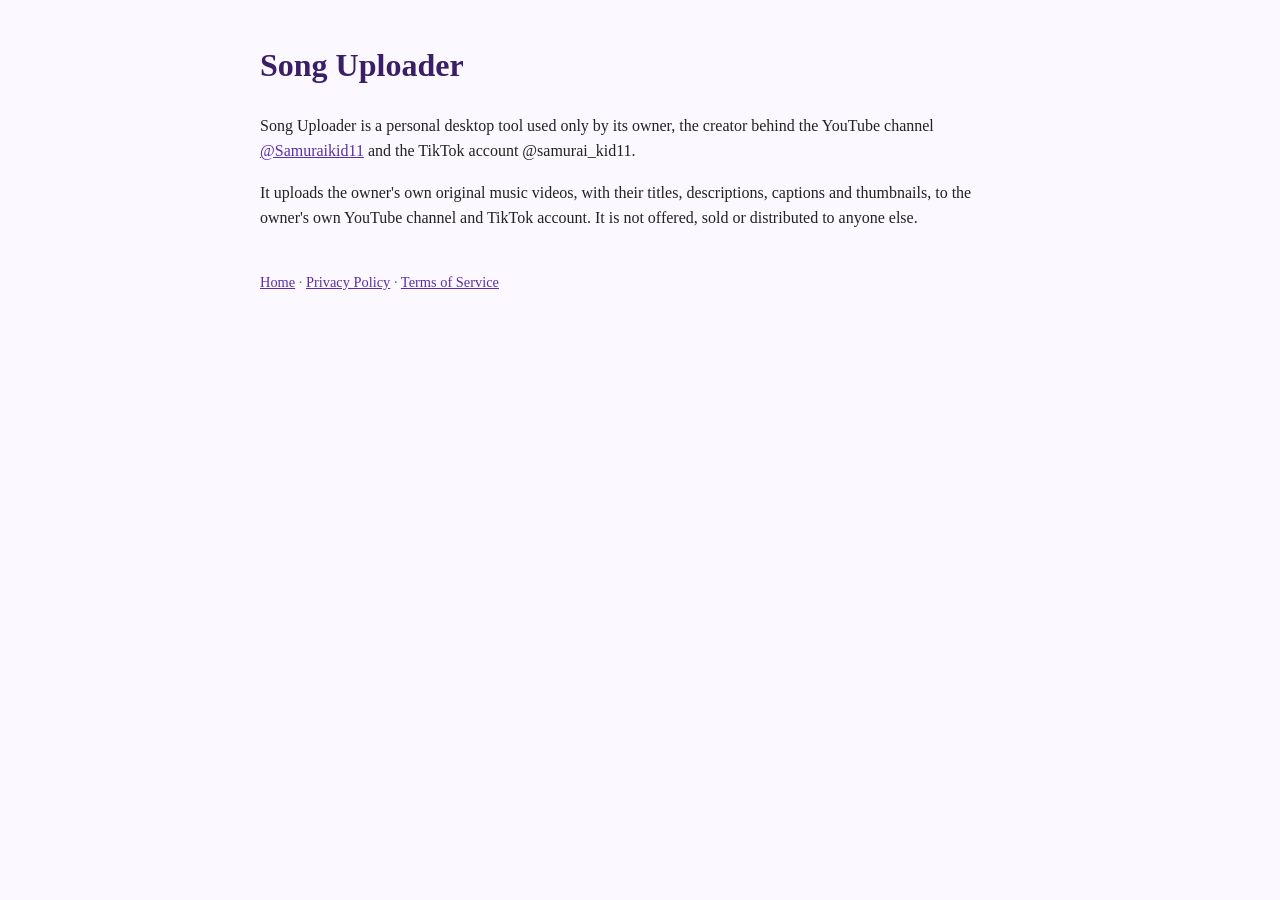
==== index.html @ 4bc550ad "Song Uploader site: home, privacy policy, terms Co-Authored-By: Claude Opus 5.5 <noreply@anthropic.c" ====
<!doctype html><html lang="en"><head><meta charset="utf-8"><meta name="viewport" content="width=device-width,initial-scale=1">
<title>Song Uploader</title><style>body{font-family:Georgia,serif;max-width:760px;margin:40px auto;padding:0 16px;line-height:1.6;color:#222;background:#fbf9ff}
h1{color:#3a1f66}a{color:#5b2ea6}footer{margin-top:40px;font-size:.9em;color:#666}</style></head><body><h1>Song Uploader</h1>
<p>Song Uploader is a personal desktop tool used only by its owner, the creator behind the YouTube channel
<a href="https://www.youtube.com/@Samuraikid11">@Samuraikid11</a> and the TikTok account @samurai_kid11.</p>
<p>It uploads the owner's own original music videos, with their titles, descriptions, captions and thumbnails, to the owner's
own YouTube channel and TikTok account. It is not offered, sold or distributed to anyone else.</p>
<footer><a href="index.html">Home</a> · <a href="privacy.html">Privacy Policy</a> · <a href="terms.html">Terms of Service</a></footer></body></html>
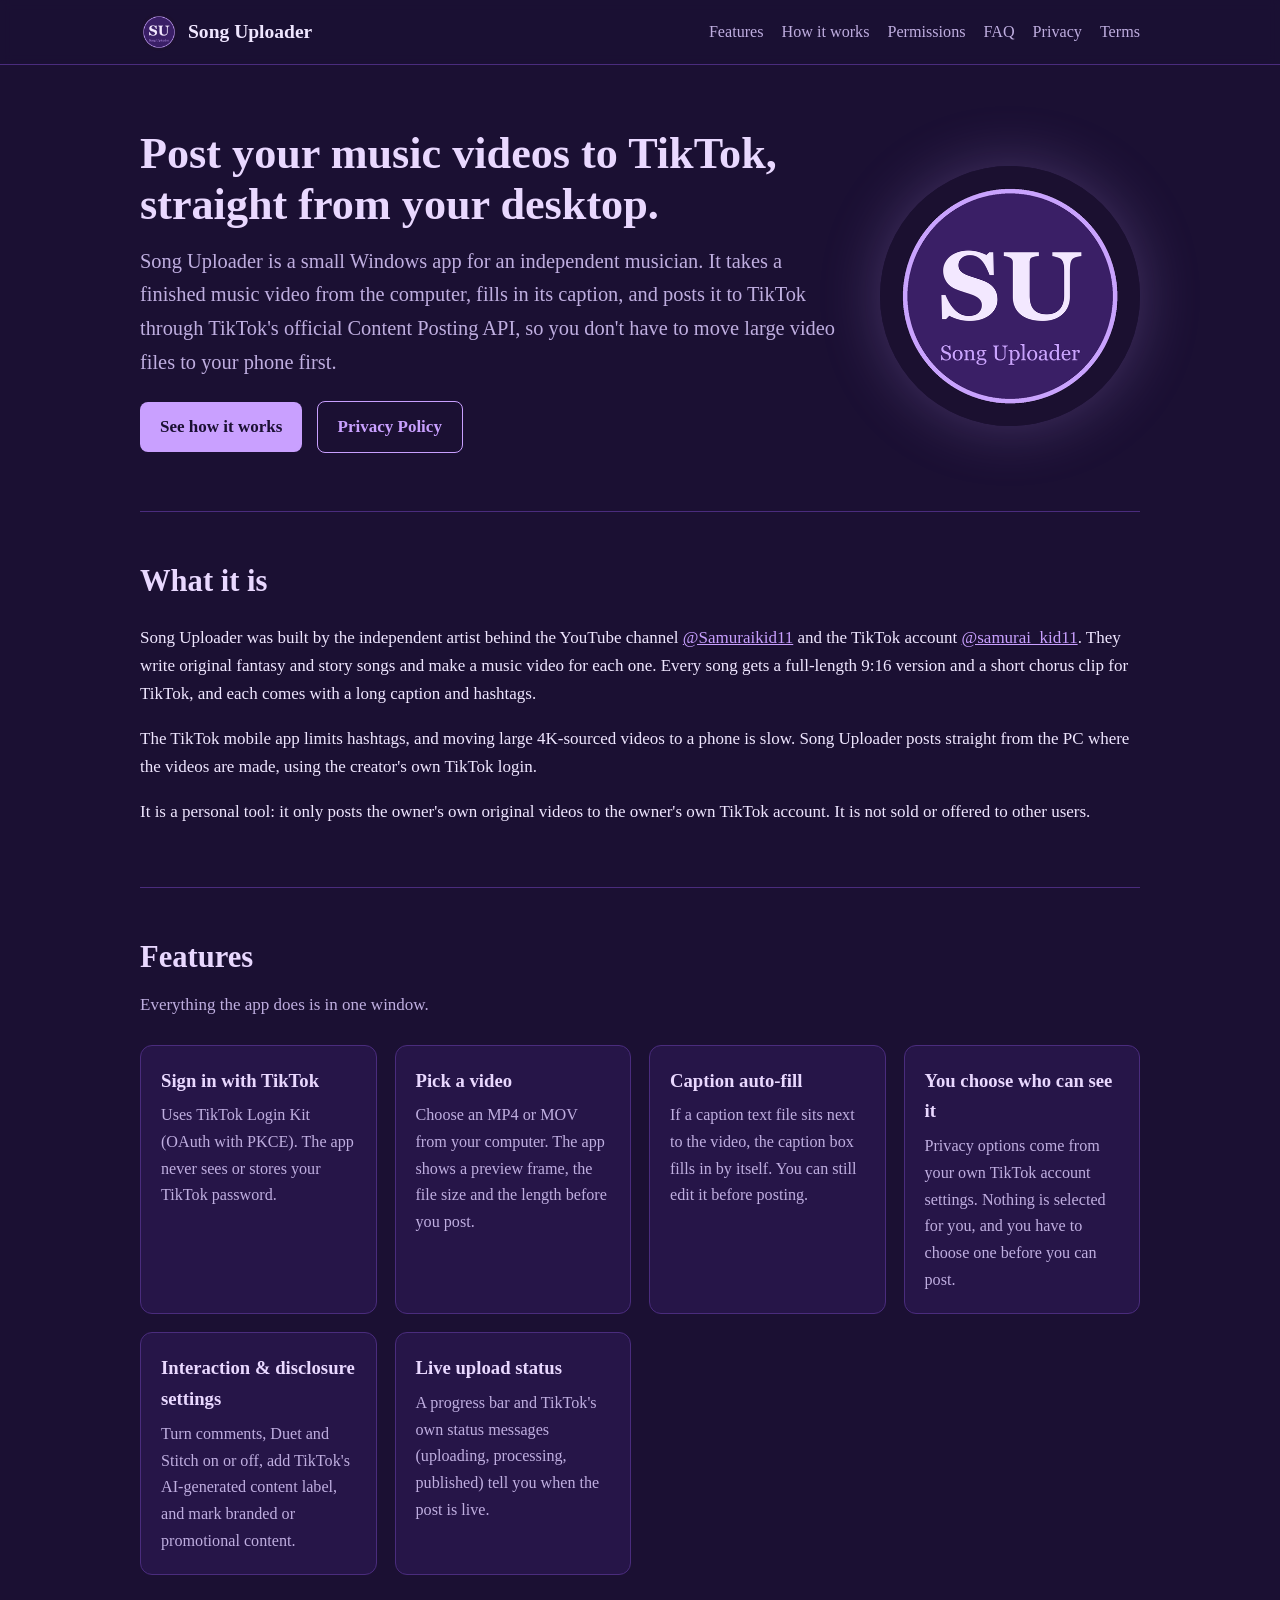
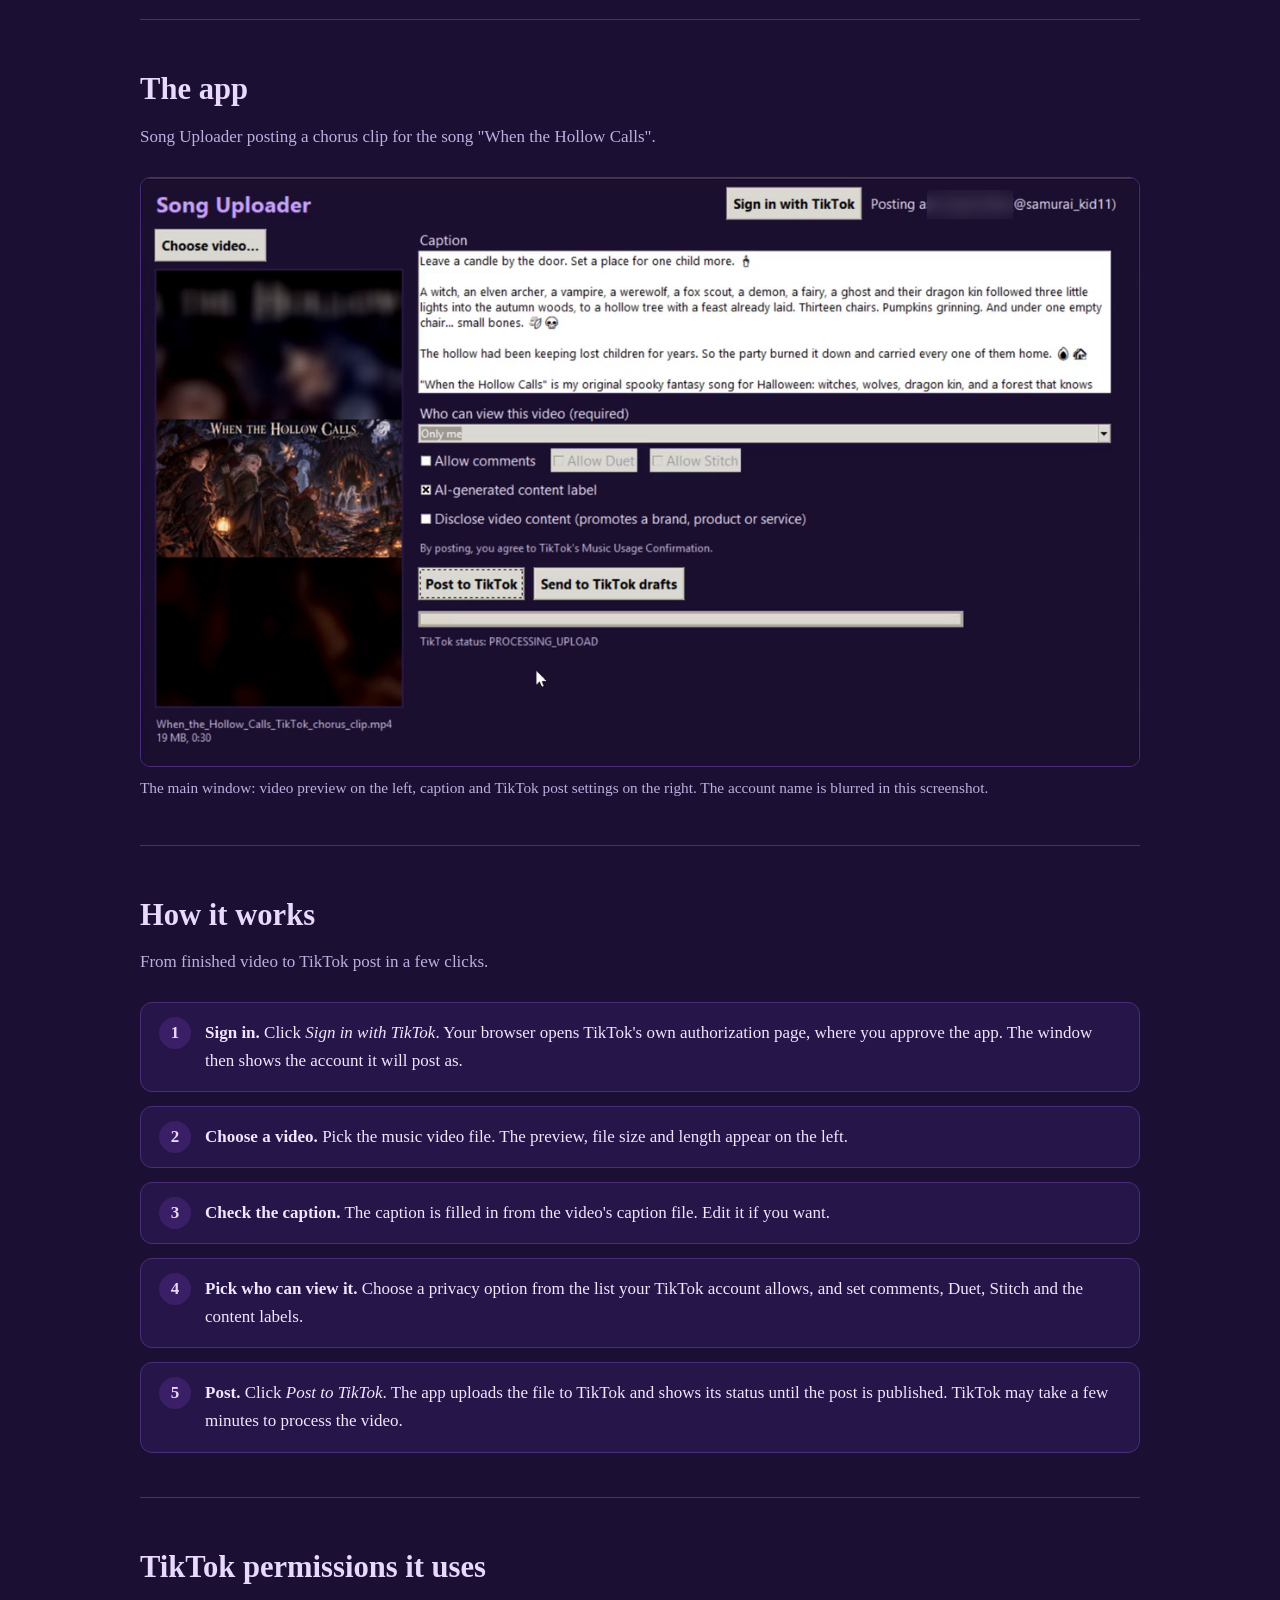
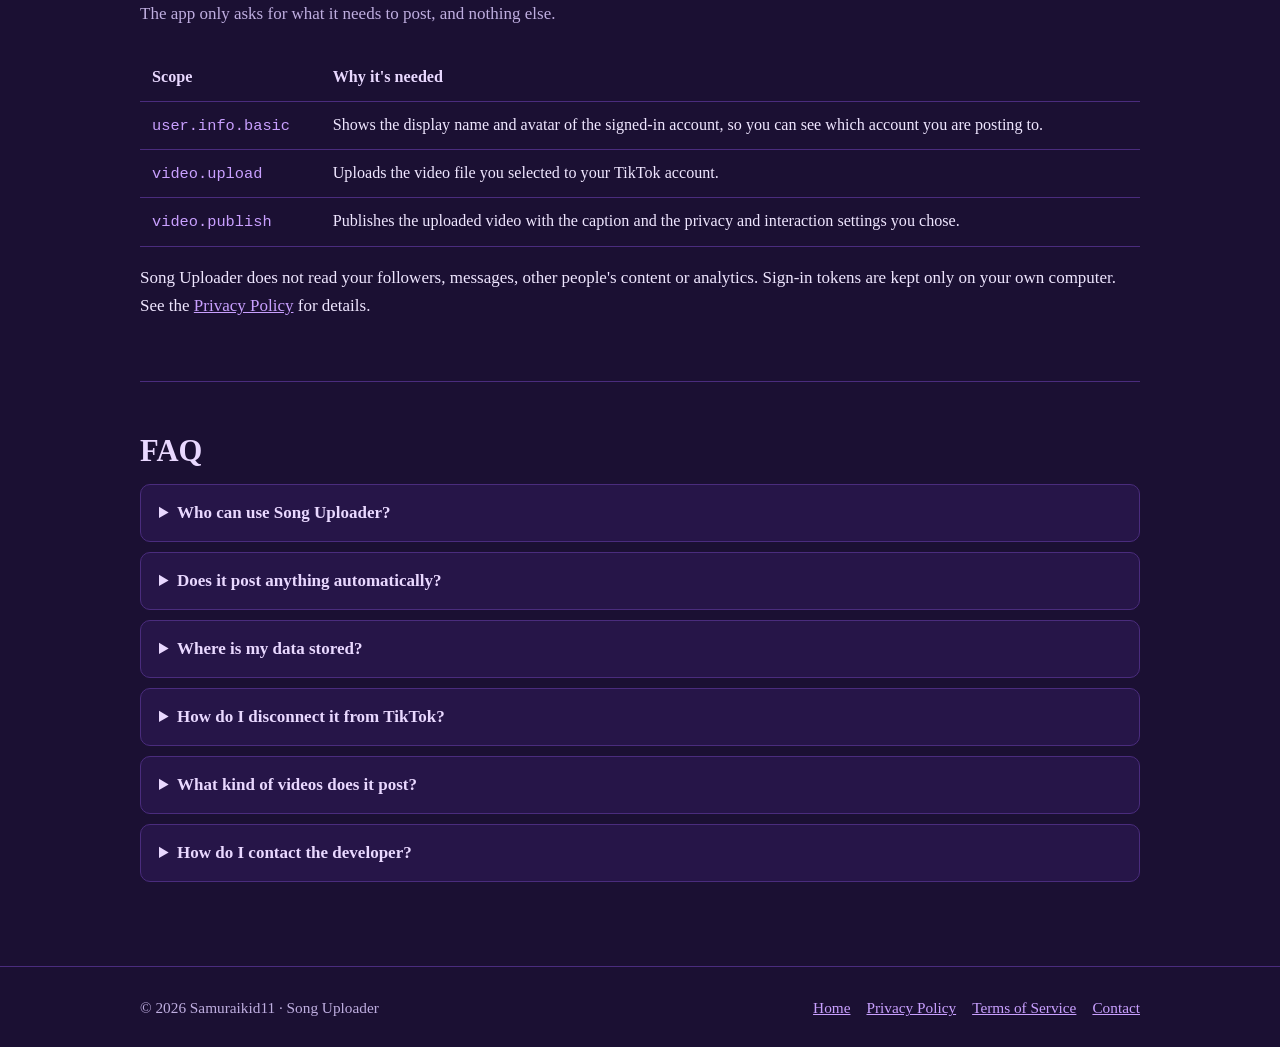
==== commit b35320e4: "Full homepage, matching favicon and shared styling Co-Authored-By: Claude Opus 5.5 <noreply@anthropi" ====
--- a/index.html
+++ b/index.html
@@ -1,8 +1,106 @@
-<!doctype html><html lang="en"><head><meta charset="utf-8"><meta name="viewport" content="width=device-width,initial-scale=1">
-<title>Song Uploader</title><style>body{font-family:Georgia,serif;max-width:760px;margin:40px auto;padding:0 16px;line-height:1.6;color:#222;background:#fbf9ff}
-h1{color:#3a1f66}a{color:#5b2ea6}footer{margin-top:40px;font-size:.9em;color:#666}</style></head><body><h1>Song Uploader</h1>
-<p>Song Uploader is a personal desktop tool used only by its owner, the creator behind the YouTube channel
-<a href="https://www.youtube.com/@Samuraikid11">@Samuraikid11</a> and the TikTok account @samurai_kid11.</p>
-<p>It uploads the owner's own original music videos, with their titles, descriptions, captions and thumbnails, to the owner's
-own YouTube channel and TikTok account. It is not offered, sold or distributed to anyone else.</p>
-<footer><a href="index.html">Home</a> · <a href="privacy.html">Privacy Policy</a> · <a href="terms.html">Terms of Service</a></footer></body></html>+<!doctype html>
+<html lang="en">
+<head>
+<meta charset="utf-8">
+<meta name="viewport" content="width=device-width,initial-scale=1">
+<title>Song Uploader – Post your own music videos to TikTok from your desktop</title>
+<meta name="description" content="Song Uploader is a desktop app that posts the creator's own original music videos, with captions and privacy settings, to their TikTok account through TikTok's official Content Posting API.">
+<link rel="icon" href="favicon.ico" sizes="any">
+<link rel="icon" type="image/png" sizes="32x32" href="assets/favicon-32.png">
+<link rel="apple-touch-icon" href="assets/apple-touch-icon.png">
+<link rel="stylesheet" href="assets/site.css">
+</head>
+<body>
+<header class="site"><div class="wrap">
+  <a class="brand" href="index.html"><img src="assets/icon-512.png" alt="Song Uploader icon">Song Uploader</a>
+  <nav>
+    <a href="#features">Features</a>
+    <a href="#how">How it works</a>
+    <a href="#permissions">Permissions</a>
+    <a href="#faq">FAQ</a>
+    <a href="privacy.html">Privacy</a>
+    <a href="terms.html">Terms</a>
+  </nav>
+</div></header>
+
+<main class="wrap">
+  <div class="hero">
+    <div>
+      <h1>Post your music videos to TikTok, straight from your desktop.</h1>
+      <p class="lead">Song Uploader is a small Windows app for an independent musician. It takes a finished music video from the computer, fills in its caption, and posts it to TikTok through TikTok's official Content Posting API, so you don't have to move large video files to your phone first.</p>
+      <a class="btn" href="#how">See how it works</a>
+      <a class="btn ghost" href="privacy.html">Privacy Policy</a>
+    </div>
+    <img src="assets/icon-512.png" alt="Song Uploader app icon">
+  </div>
+
+  <section id="about">
+    <h2>What it is</h2>
+    <p>Song Uploader was built by the independent artist behind the YouTube channel <a href="https://www.youtube.com/@Samuraikid11">@Samuraikid11</a> and the TikTok account <a href="https://www.tiktok.com/@samurai_kid11">@samurai_kid11</a>. They write original fantasy and story songs and make a music video for each one. Every song gets a full-length 9:16 version and a short chorus clip for TikTok, and each comes with a long caption and hashtags.</p>
+    <p>The TikTok mobile app limits hashtags, and moving large 4K-sourced videos to a phone is slow. Song Uploader posts straight from the PC where the videos are made, using the creator's own TikTok login.</p>
+    <p>It is a personal tool: it only posts the owner's own original videos to the owner's own TikTok account. It is not sold or offered to other users.</p>
+  </section>
+
+  <section id="features">
+    <h2>Features</h2>
+    <p class="sub">Everything the app does is in one window.</p>
+    <div class="grid">
+      <div class="card"><h3>Sign in with TikTok</h3><p>Uses TikTok Login Kit (OAuth with PKCE). The app never sees or stores your TikTok password.</p></div>
+      <div class="card"><h3>Pick a video</h3><p>Choose an MP4 or MOV from your computer. The app shows a preview frame, the file size and the length before you post.</p></div>
+      <div class="card"><h3>Caption auto-fill</h3><p>If a caption text file sits next to the video, the caption box fills in by itself. You can still edit it before posting.</p></div>
+      <div class="card"><h3>You choose who can see it</h3><p>Privacy options come from your own TikTok account settings. Nothing is selected for you, and you have to choose one before you can post.</p></div>
+      <div class="card"><h3>Interaction &amp; disclosure settings</h3><p>Turn comments, Duet and Stitch on or off, add TikTok's AI-generated content label, and mark branded or promotional content.</p></div>
+      <div class="card"><h3>Live upload status</h3><p>A progress bar and TikTok's own status messages (uploading, processing, published) tell you when the post is live.</p></div>
+    </div>
+  </section>
+
+  <section id="screenshot">
+    <h2>The app</h2>
+    <p class="sub">Song Uploader posting a chorus clip for the song "When the Hollow Calls".</p>
+    <figure style="margin:0">
+      <img class="shot" src="assets/screenshot.png" alt="Song Uploader window showing a selected video, its caption, the privacy dropdown, interaction toggles and the Post to TikTok button" loading="lazy">
+      <figcaption>The main window: video preview on the left, caption and TikTok post settings on the right. The account name is blurred in this screenshot.</figcaption>
+    </figure>
+  </section>
+
+  <section id="how">
+    <h2>How it works</h2>
+    <p class="sub">From finished video to TikTok post in a few clicks.</p>
+    <ol class="steps">
+      <li><strong>Sign in.</strong> Click <em>Sign in with TikTok</em>. Your browser opens TikTok's own authorization page, where you approve the app. The window then shows the account it will post as.</li>
+      <li><strong>Choose a video.</strong> Pick the music video file. The preview, file size and length appear on the left.</li>
+      <li><strong>Check the caption.</strong> The caption is filled in from the video's caption file. Edit it if you want.</li>
+      <li><strong>Pick who can view it.</strong> Choose a privacy option from the list your TikTok account allows, and set comments, Duet, Stitch and the content labels.</li>
+      <li><strong>Post.</strong> Click <em>Post to TikTok</em>. The app uploads the file to TikTok and shows its status until the post is published. TikTok may take a few minutes to process the video.</li>
+    </ol>
+  </section>
+
+  <section id="permissions">
+    <h2>TikTok permissions it uses</h2>
+    <p class="sub">The app only asks for what it needs to post, and nothing else.</p>
+    <div class="table-scroll"><table>
+      <tr><th>Scope</th><th>Why it's needed</th></tr>
+      <tr><td><code>user.info.basic</code></td><td>Shows the display name and avatar of the signed-in account, so you can see which account you are posting to.</td></tr>
+      <tr><td><code>video.upload</code></td><td>Uploads the video file you selected to your TikTok account.</td></tr>
+      <tr><td><code>video.publish</code></td><td>Publishes the uploaded video with the caption and the privacy and interaction settings you chose.</td></tr>
+    </table></div>
+    <p>Song Uploader does not read your followers, messages, other people's content or analytics. Sign-in tokens are kept only on your own computer. See the <a href="privacy.html">Privacy Policy</a> for details.</p>
+  </section>
+
+  <section id="faq">
+    <h2>FAQ</h2>
+    <details><summary>Who can use Song Uploader?</summary><p>Only its creator. It posts the creator's own original music videos to their own TikTok account. It isn't downloadable or sold.</p></details>
+    <details><summary>Does it post anything automatically?</summary><p>No. Every post starts with the user picking a video and clicking <em>Post to TikTok</em>. Nothing is posted on a schedule or in the background.</p></details>
+    <details><summary>Where is my data stored?</summary><p>Only on your own computer. The app has no server of its own. Videos go straight from your computer to TikTok.</p></details>
+    <details><summary>How do I disconnect it from TikTok?</summary><p>In the TikTok app, go to Settings and privacy → Security → Manage app permissions and remove Song Uploader. You can also delete the app's local token file.</p></details>
+    <details><summary>What kind of videos does it post?</summary><p>Original music videos for songs by Samuraikid11: full-length 9:16 versions and short chorus clips. Posts are labelled as AI-generated content where that applies.</p></details>
+    <details><summary>How do I contact the developer?</summary><p>Email <a href="mailto:chevy_redneck_2014@outlook.com">chevy_redneck_2014@outlook.com</a>.</p></details>
+  </section>
+</main>
+
+<footer class="site"><div class="wrap">
+  <span>© 2026 Samuraikid11 · Song Uploader</span>
+  <div class="links"><a href="index.html">Home</a><a href="privacy.html">Privacy Policy</a><a href="terms.html">Terms of Service</a><a href="mailto:chevy_redneck_2014@outlook.com">Contact</a></div>
+</div></footer>
+</body>
+</html>
--- a/assets/site.css
+++ b/assets/site.css
@@ -0,0 +1,45 @@
+:root{--bg:#1b1033;--panel:#261548;--panel2:#3b1f66;--line:#4a2c7d;--text:#efe6ff;--muted:#bfaee0;--accent:#c9a0ff;--accent2:#e9d8ff}
+*{box-sizing:border-box}
+html{scroll-behavior:smooth}
+body{margin:0;background:var(--bg);color:var(--text);font:17px/1.65 Georgia,"Times New Roman",serif}
+a{color:var(--accent)}a:hover{color:var(--accent2)}
+.wrap{max-width:1040px;margin:0 auto;padding:0 20px}
+header.site{position:sticky;top:0;z-index:5;background:rgba(27,16,51,.94);backdrop-filter:blur(6px);border-bottom:1px solid var(--line)}
+header.site .wrap{display:flex;align-items:center;gap:14px;min-height:64px;flex-wrap:wrap}
+.brand{display:flex;align-items:center;gap:10px;color:var(--text);text-decoration:none;font-weight:bold;font-size:1.15em}
+.brand img{width:38px;height:38px;border-radius:50%}
+nav{margin-left:auto;display:flex;gap:18px;flex-wrap:wrap;font-size:.95em}
+nav a{color:var(--muted);text-decoration:none}nav a:hover,nav a.on{color:var(--accent2)}
+.hero{padding:64px 0 48px;display:grid;grid-template-columns:1fr 260px;gap:40px;align-items:center}
+.hero h1{font-size:2.6em;line-height:1.15;margin:0 0 14px;color:var(--accent2)}
+.hero p.lead{font-size:1.2em;color:var(--muted);margin:0 0 22px}
+.hero img{width:100%;border-radius:50%;box-shadow:0 0 60px rgba(201,160,255,.25)}
+.btn{display:inline-block;padding:11px 20px;border-radius:8px;background:var(--accent);color:#1b1033;text-decoration:none;font-weight:bold;margin:0 10px 10px 0}
+.btn.ghost{background:transparent;color:var(--accent);border:1px solid var(--accent)}
+.btn:hover{background:var(--accent2);color:#1b1033}
+section{padding:44px 0;border-top:1px solid var(--line)}
+section h2{font-size:1.8em;margin:0 0 8px;color:var(--accent2)}
+section p.sub{color:var(--muted);margin:0 0 26px}
+.grid{display:grid;grid-template-columns:repeat(auto-fit,minmax(230px,1fr));gap:18px}
+.card{background:var(--panel);border:1px solid var(--line);border-radius:12px;padding:20px}
+.card h3{margin:0 0 6px;font-size:1.1em;color:var(--accent2)}
+.card p{margin:0;color:var(--muted);font-size:.95em}
+.steps{counter-reset:s;list-style:none;padding:0;margin:0;display:grid;gap:14px}
+.steps li{counter-increment:s;background:var(--panel);border:1px solid var(--line);border-radius:12px;padding:16px 18px 16px 64px;position:relative}
+.steps li::before{content:counter(s);position:absolute;left:18px;top:14px;width:32px;height:32px;border-radius:50%;background:var(--panel2);color:var(--accent2);display:grid;place-items:center;font-weight:bold}
+.shot{width:100%;height:auto;border-radius:10px;border:1px solid var(--line);display:block}
+figcaption{color:var(--muted);font-size:.9em;margin-top:8px}
+table{width:100%;border-collapse:collapse;font-size:.95em}
+th,td{text-align:left;padding:10px 12px;border-bottom:1px solid var(--line);vertical-align:top}
+th{color:var(--accent2)}td code{color:var(--accent);font-size:.95em}
+.table-scroll{overflow-x:auto}
+details{background:var(--panel);border:1px solid var(--line);border-radius:10px;padding:14px 18px;margin-bottom:10px}
+summary{cursor:pointer;font-weight:bold;color:var(--accent2)}
+details p{color:var(--muted);margin:10px 0 0}
+main.doc{max-width:780px;padding:40px 20px 20px}
+main.doc h1{color:var(--accent2);line-height:1.2}
+main.doc p,main.doc li{color:var(--text)}
+footer.site{border-top:1px solid var(--line);padding:28px 0;color:var(--muted);font-size:.9em;margin-top:30px}
+footer.site .wrap{display:flex;gap:16px;flex-wrap:wrap;align-items:center}
+footer.site .links{margin-left:auto;display:flex;gap:16px;flex-wrap:wrap}
+@media (max-width:760px){.hero{grid-template-columns:1fr;padding-top:36px}.hero img{max-width:180px;order:-1}.hero h1{font-size:2em}nav{margin-left:0}}
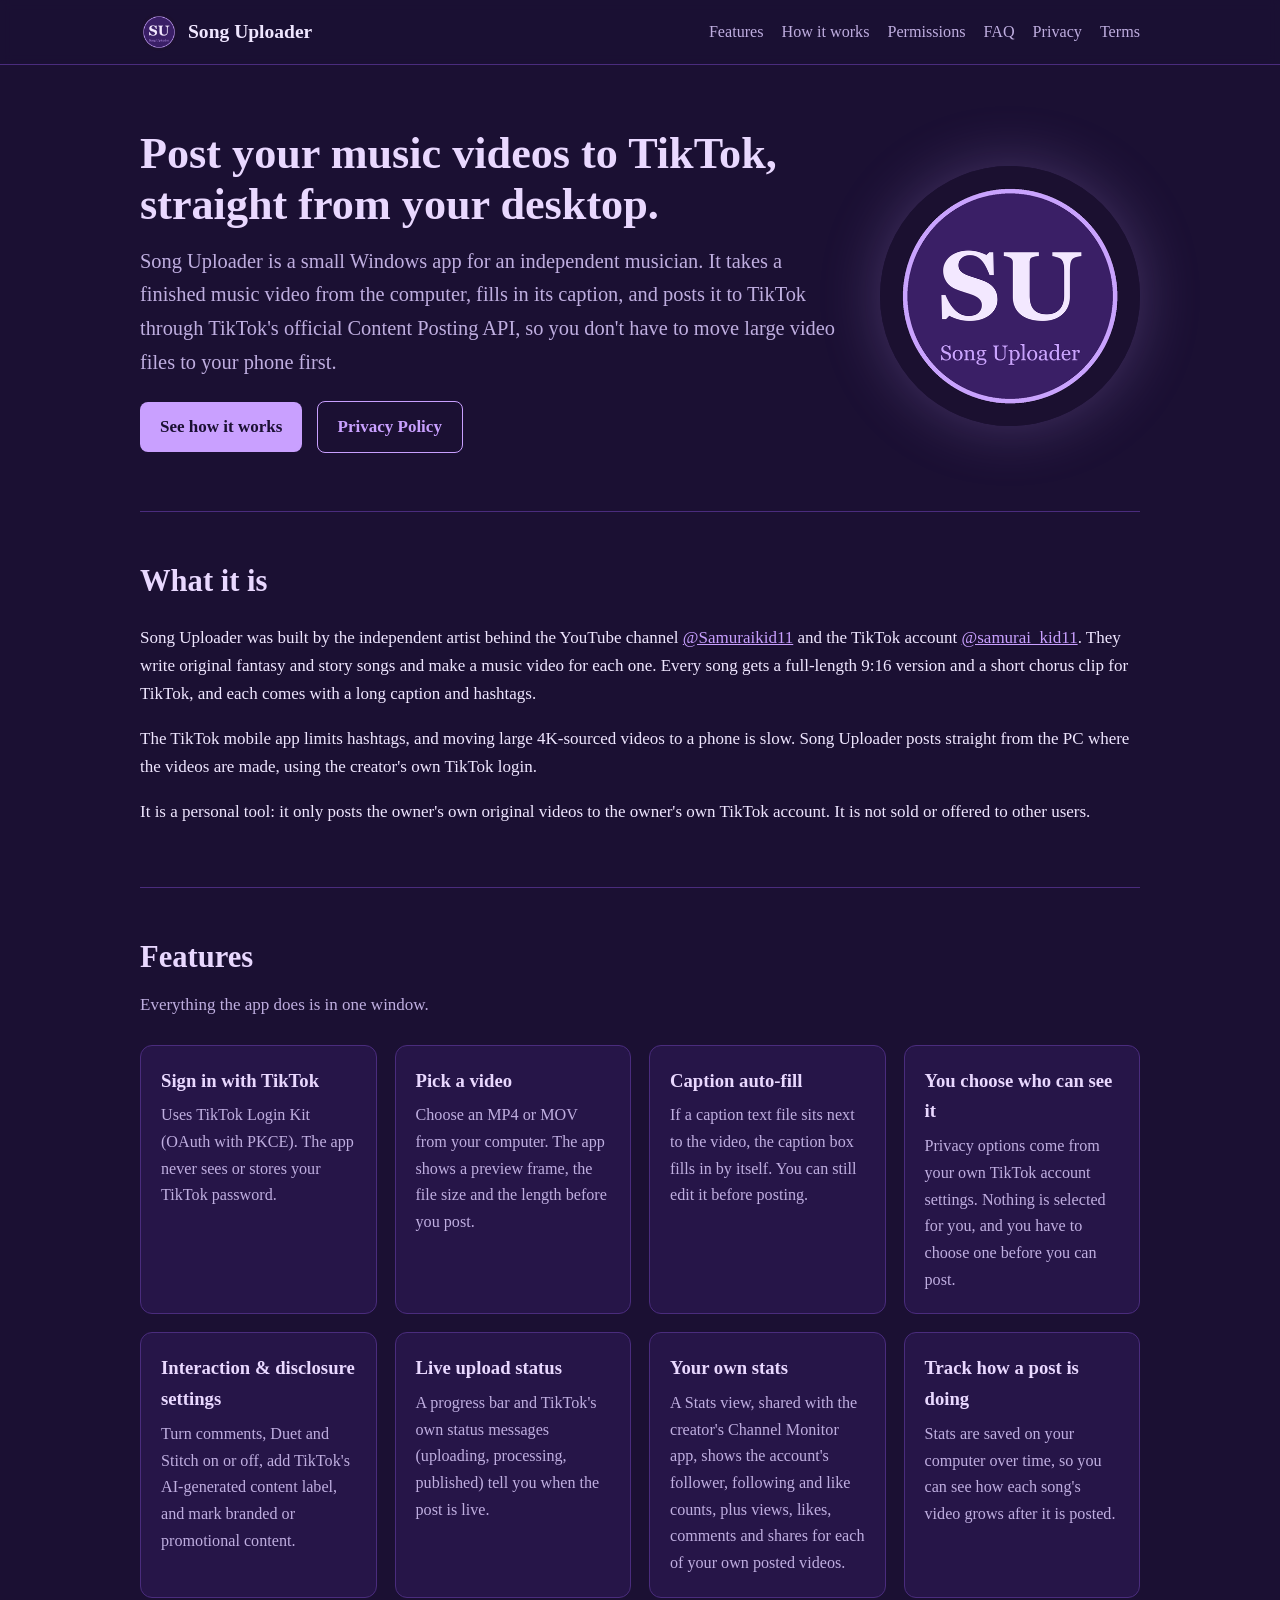
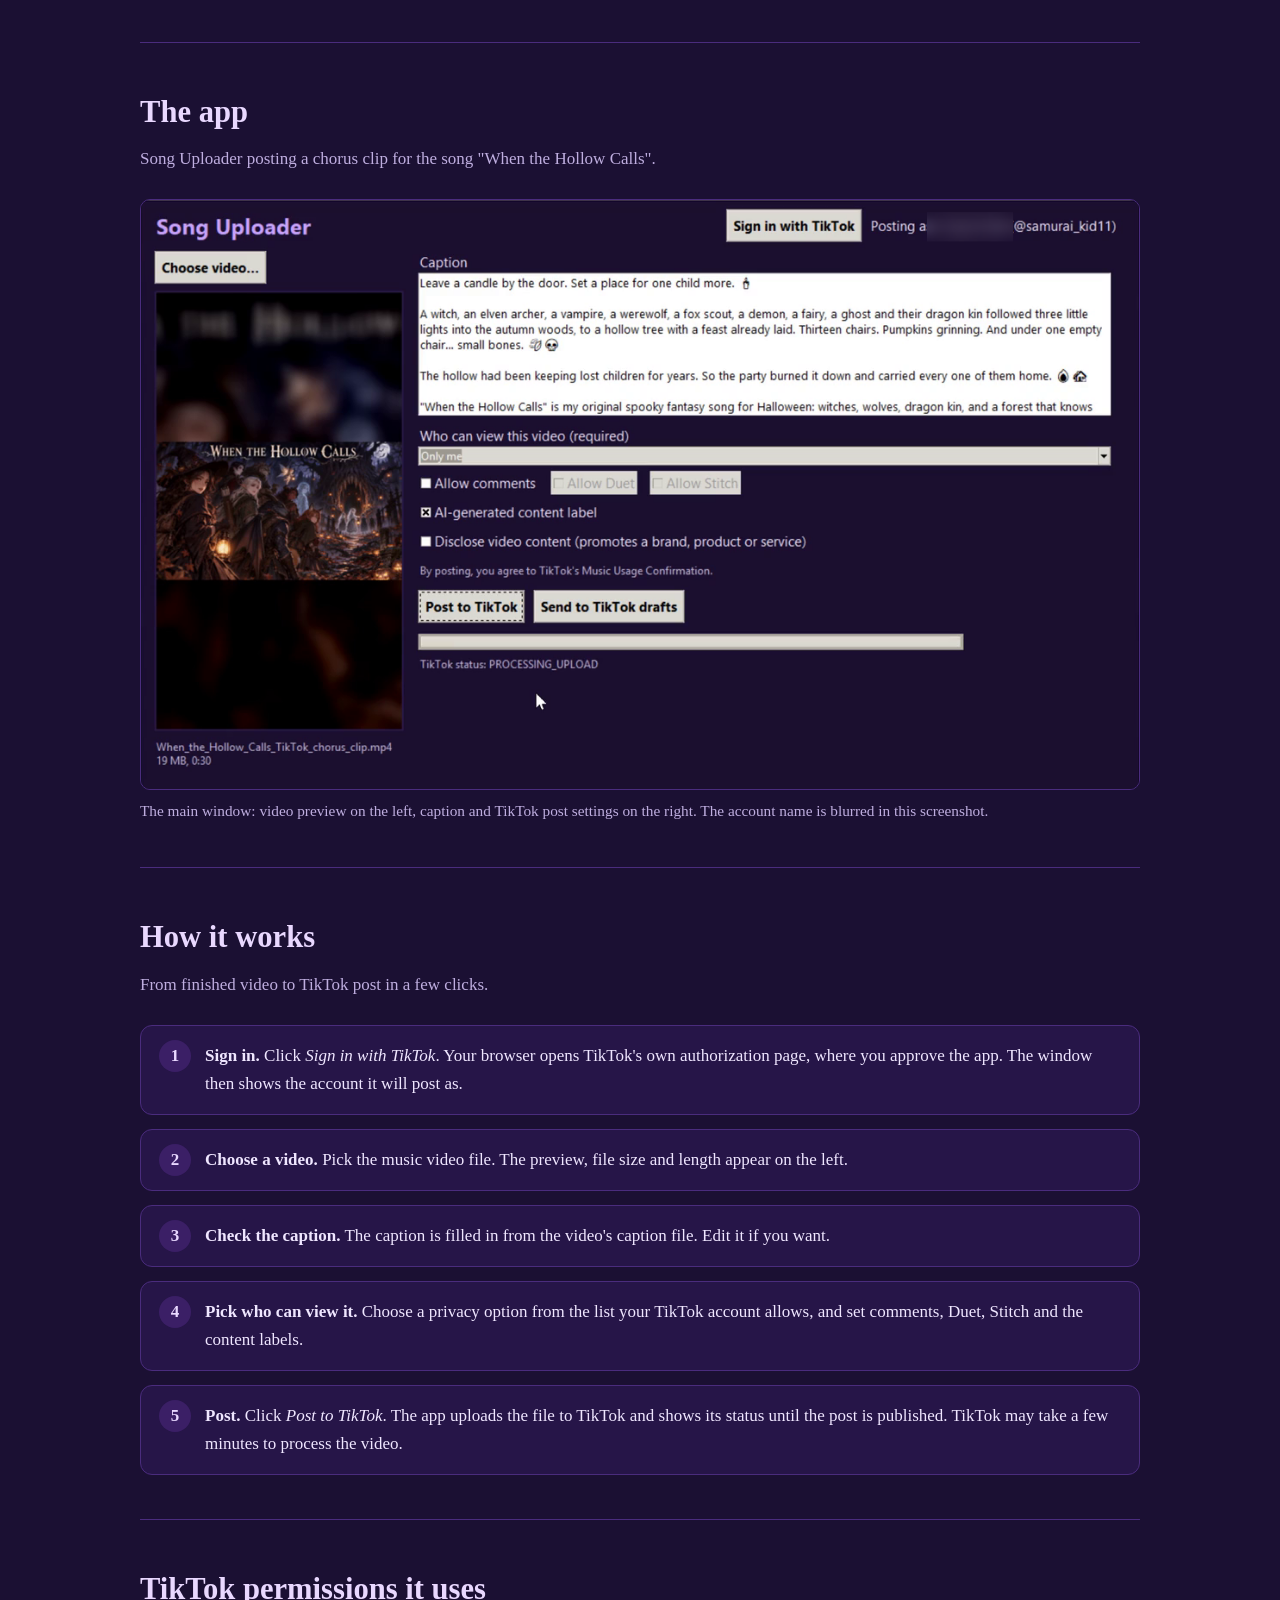
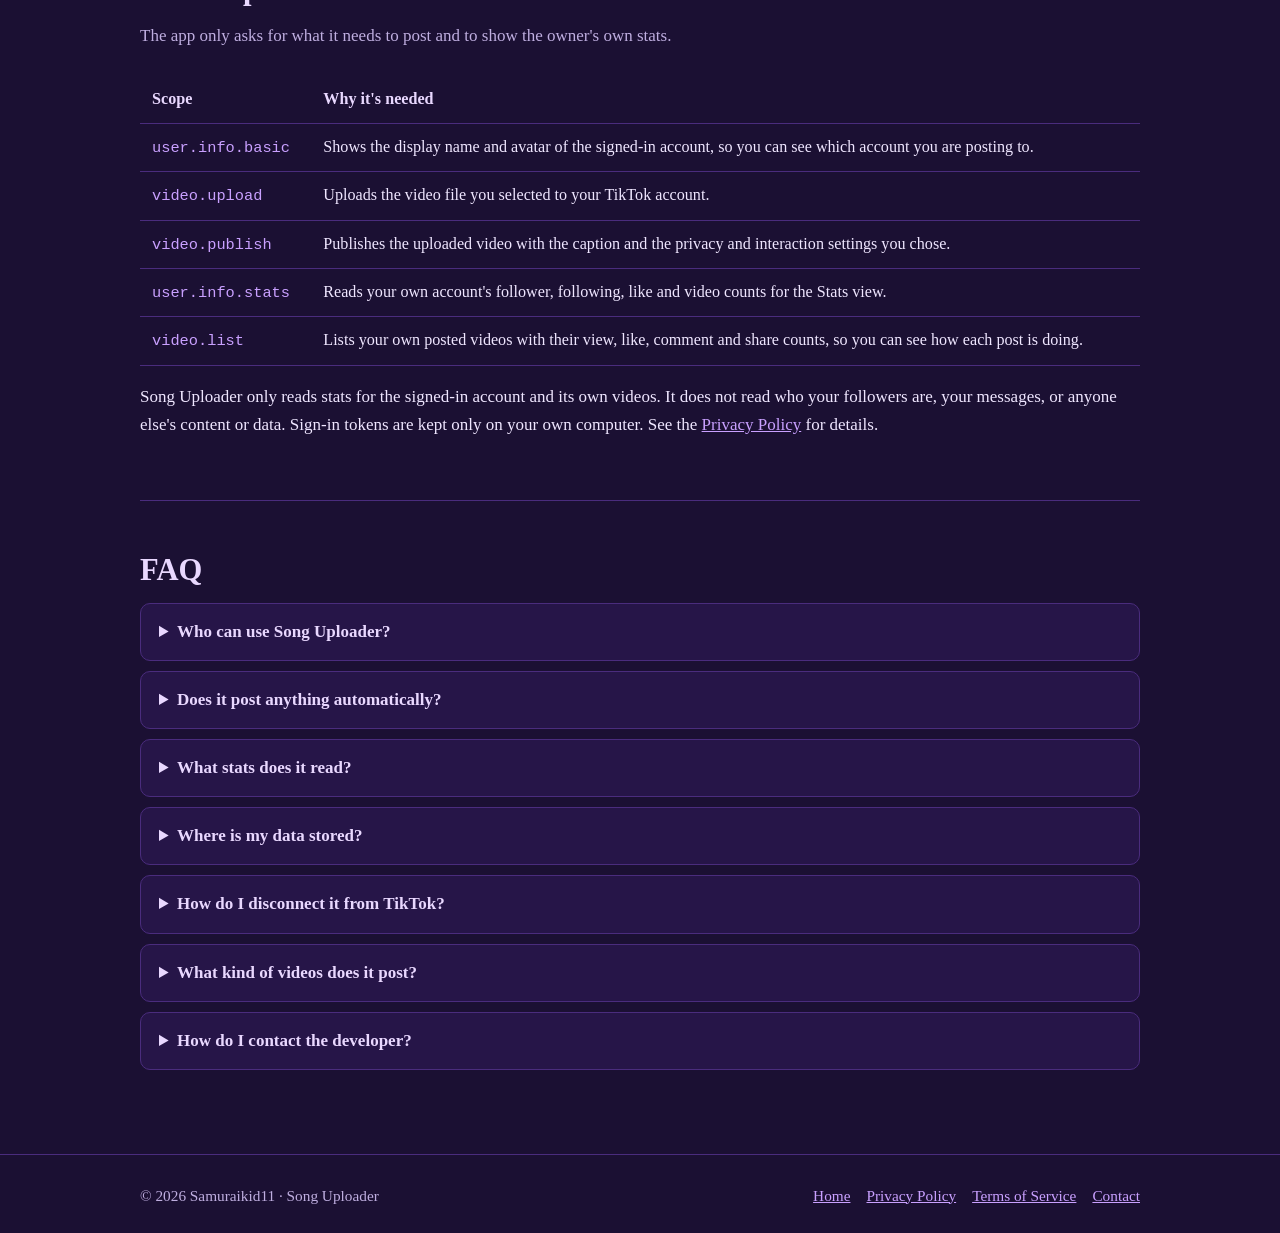
==== commit a11ef2e1: "Add own-stats scopes (user.info.stats, video.list) to site and privacy policy Co-Authored-By: Claude" ====
--- a/index.html
+++ b/index.html
@@ -51,6 +51,8 @@
       <div class="card"><h3>You choose who can see it</h3><p>Privacy options come from your own TikTok account settings. Nothing is selected for you, and you have to choose one before you can post.</p></div>
       <div class="card"><h3>Interaction &amp; disclosure settings</h3><p>Turn comments, Duet and Stitch on or off, add TikTok's AI-generated content label, and mark branded or promotional content.</p></div>
       <div class="card"><h3>Live upload status</h3><p>A progress bar and TikTok's own status messages (uploading, processing, published) tell you when the post is live.</p></div>
+      <div class="card"><h3>Your own stats</h3><p>A Stats view, shared with the creator's Channel Monitor app, shows the account's follower, following and like counts, plus views, likes, comments and shares for each of your own posted videos.</p></div>
+      <div class="card"><h3>Track how a post is doing</h3><p>Stats are saved on your computer over time, so you can see how each song's video grows after it is posted.</p></div>
     </div>
   </section>
 
@@ -77,20 +79,23 @@
 
   <section id="permissions">
     <h2>TikTok permissions it uses</h2>
-    <p class="sub">The app only asks for what it needs to post, and nothing else.</p>
+    <p class="sub">The app only asks for what it needs to post and to show the owner's own stats.</p>
     <div class="table-scroll"><table>
       <tr><th>Scope</th><th>Why it's needed</th></tr>
       <tr><td><code>user.info.basic</code></td><td>Shows the display name and avatar of the signed-in account, so you can see which account you are posting to.</td></tr>
       <tr><td><code>video.upload</code></td><td>Uploads the video file you selected to your TikTok account.</td></tr>
       <tr><td><code>video.publish</code></td><td>Publishes the uploaded video with the caption and the privacy and interaction settings you chose.</td></tr>
+      <tr><td><code>user.info.stats</code></td><td>Reads your own account's follower, following, like and video counts for the Stats view.</td></tr>
+      <tr><td><code>video.list</code></td><td>Lists your own posted videos with their view, like, comment and share counts, so you can see how each post is doing.</td></tr>
     </table></div>
-    <p>Song Uploader does not read your followers, messages, other people's content or analytics. Sign-in tokens are kept only on your own computer. See the <a href="privacy.html">Privacy Policy</a> for details.</p>
+    <p>Song Uploader only reads stats for the signed-in account and its own videos. It does not read who your followers are, your messages, or anyone else's content or data. Sign-in tokens are kept only on your own computer. See the <a href="privacy.html">Privacy Policy</a> for details.</p>
   </section>
 
   <section id="faq">
     <h2>FAQ</h2>
     <details><summary>Who can use Song Uploader?</summary><p>Only its creator. It posts the creator's own original music videos to their own TikTok account. It isn't downloadable or sold.</p></details>
     <details><summary>Does it post anything automatically?</summary><p>No. Every post starts with the user picking a video and clicking <em>Post to TikTok</em>. Nothing is posted on a schedule or in the background.</p></details>
+    <details><summary>What stats does it read?</summary><p>Only the signed-in account's own totals (followers, following, likes, video count) and the view, like, comment and share counts of its own videos. These are shown to the owner and saved only on their computer. They are never shared or published.</p></details>
     <details><summary>Where is my data stored?</summary><p>Only on your own computer. The app has no server of its own. Videos go straight from your computer to TikTok.</p></details>
     <details><summary>How do I disconnect it from TikTok?</summary><p>In the TikTok app, go to Settings and privacy → Security → Manage app permissions and remove Song Uploader. You can also delete the app's local token file.</p></details>
     <details><summary>What kind of videos does it post?</summary><p>Original music videos for songs by Samuraikid11: full-length 9:16 versions and short chorus clips. Posts are labelled as AI-generated content where that applies.</p></details>
